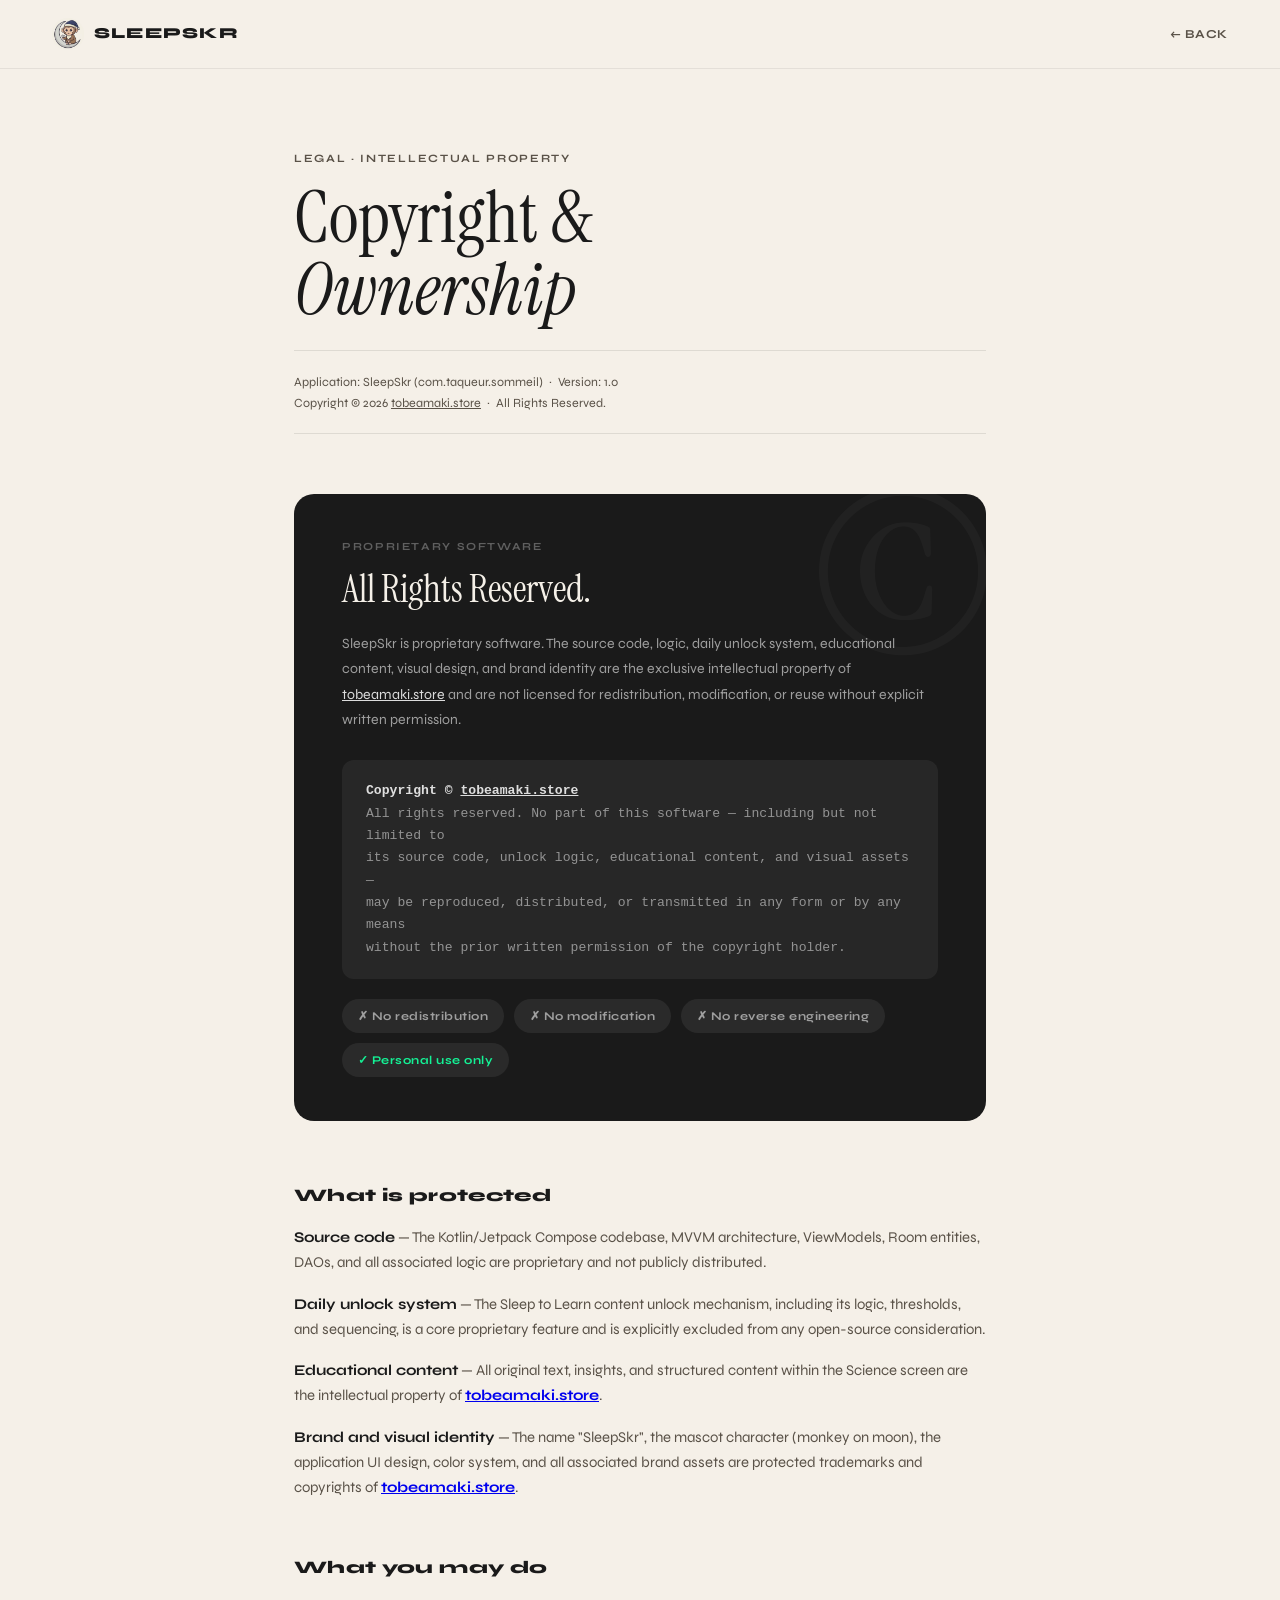
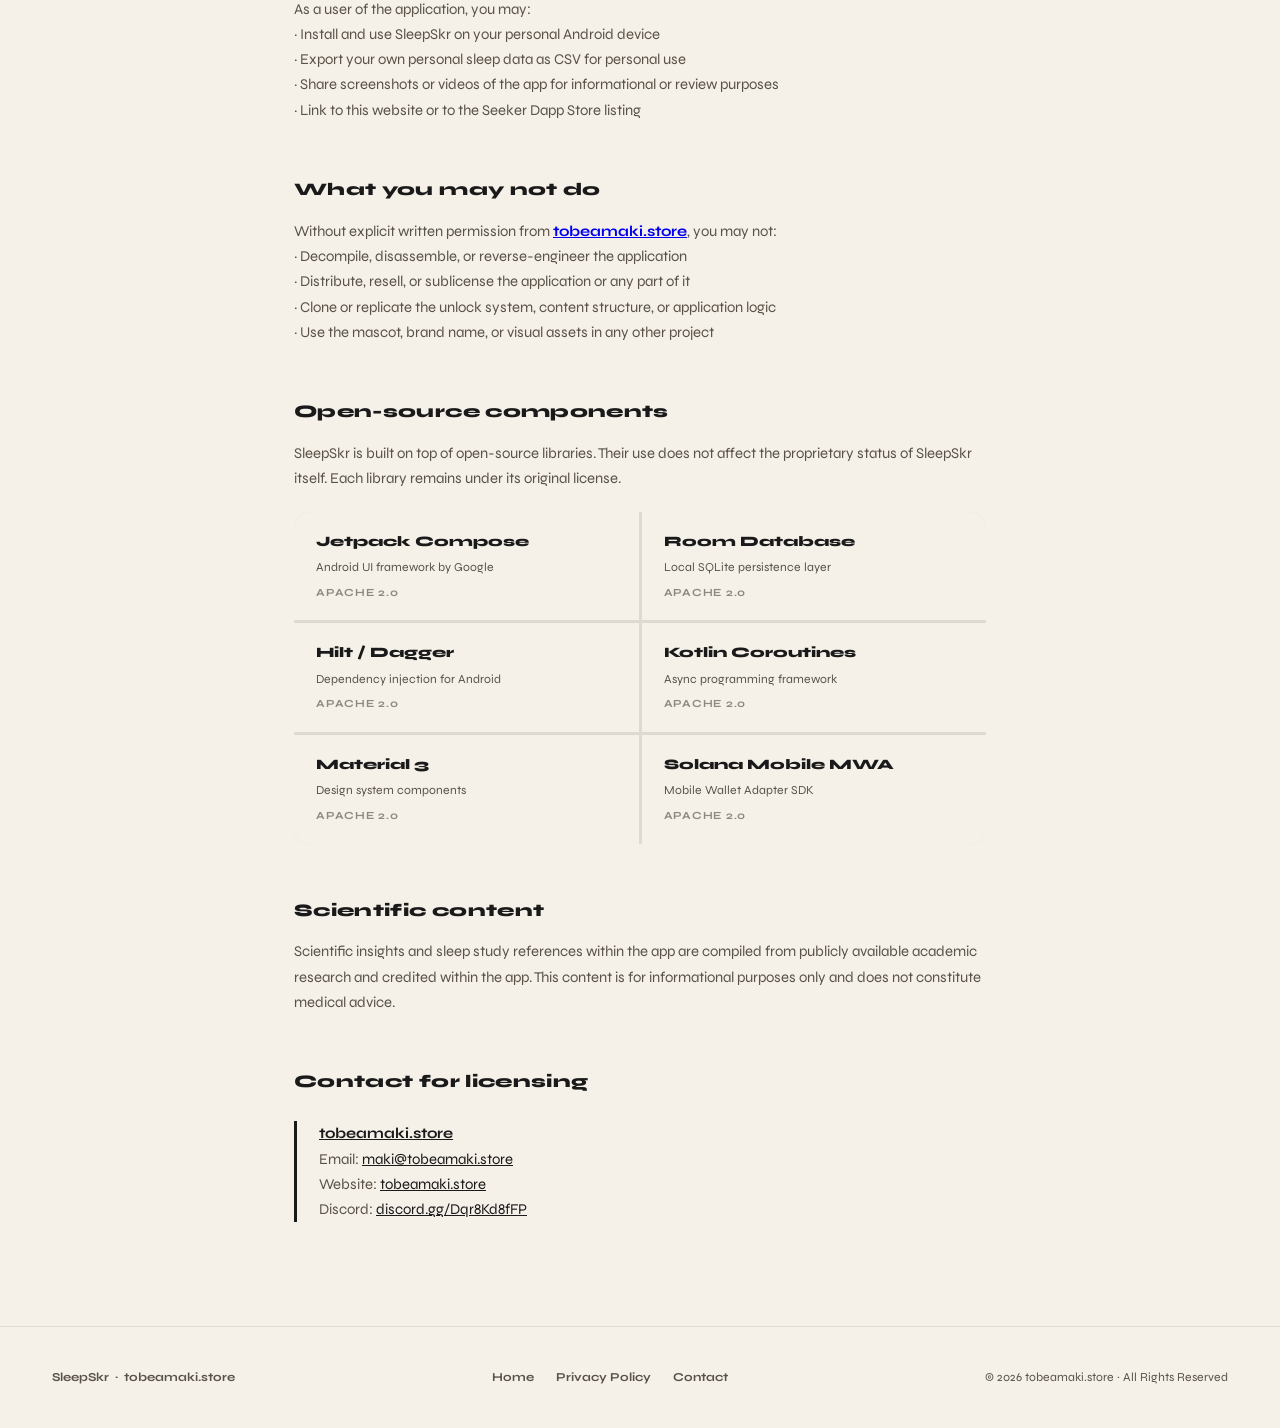
==== copyright.html @ 8d4c945f "Add files via upload" ====
<!DOCTYPE html>
<html lang="en">
<head>
<meta charset="UTF-8">
<meta name="viewport" content="width=device-width, initial-scale=1.0">
<title>Copyright — SleepSkr</title>
<link rel="preconnect" href="https://fonts.googleapis.com">
<link href="https://fonts.googleapis.com/css2?family=Syne:wght@400;700;800&family=Instrument+Serif:ital@0;1&display=swap" rel="stylesheet">
<style>
*,*::before,*::after{box-sizing:border-box;margin:0;padding:0}
:root{--bg:#F5F0E8;--ink:#1A1A1A;--ink2:#5a5248;--card:#EDE6D8;--sol:#9945FF;--sol2:#14F195}
body{background:var(--bg);color:var(--ink);font-family:'Syne',sans-serif;line-height:1.7}
nav{display:flex;align-items:center;justify-content:space-between;padding:18px 52px;border-bottom:1px solid rgba(26,26,26,0.08)}
.nav-brand{display:flex;align-items:center;gap:10px;text-decoration:none}
.nav-brand img{width:32px;height:32px;border-radius:50%;object-fit:cover}
.nav-brand-text{font-size:.95rem;font-weight:800;letter-spacing:.08em;text-transform:uppercase;color:var(--ink)}
.nav-back{font-size:.76rem;font-weight:700;letter-spacing:.06em;text-transform:uppercase;color:var(--ink2);text-decoration:none;transition:color .2s}
.nav-back:hover{color:var(--ink)}
.container{max-width:740px;margin:0 auto;padding:80px 24px}
.doc-label{font-size:.7rem;letter-spacing:.15em;text-transform:uppercase;font-weight:700;color:var(--ink2);margin-bottom:14px}
.doc-title{font-family:'Instrument Serif',serif;font-size:clamp(2.8rem,7vw,4.5rem);font-weight:400;line-height:1;margin-bottom:24px}
.doc-meta{font-size:.78rem;color:var(--ink2);font-weight:400;line-height:1.7;padding:20px 0;border-top:1px solid rgba(26,26,26,0.1);border-bottom:1px solid rgba(26,26,26,0.1);margin-bottom:60px}
.cr-card{background:var(--ink);border-radius:20px;padding:44px 48px;margin-bottom:60px;position:relative;overflow:hidden}
.cr-card::before{content:"©";position:absolute;right:-10px;top:-30px;font-family:'Instrument Serif',serif;font-size:14rem;font-weight:400;color:rgba(255,255,255,0.03);pointer-events:none;line-height:1}
.cr-eyebrow{font-size:.68rem;font-weight:700;letter-spacing:.15em;text-transform:uppercase;color:rgba(255,255,255,.3);margin-bottom:10px}
.cr-headline{font-family:'Instrument Serif',serif;font-size:clamp(1.6rem,4vw,2.4rem);font-weight:400;color:#F5F0E8;line-height:1.15;margin-bottom:20px}
.cr-text{font-size:.88rem;color:rgba(255,255,255,.58);line-height:1.8;font-weight:400;margin-bottom:28px}
.cr-notice{background:rgba(255,255,255,.06);border-radius:12px;padding:20px 24px;font-size:.82rem;color:rgba(255,255,255,.5);font-family:'Courier New',monospace;line-height:1.7}
.cr-notice strong{color:rgba(255,255,255,.85)}
.reserve-tags{display:flex;flex-wrap:wrap;gap:10px;margin-top:20px}
.rtag{background:rgba(255,255,255,.07);border-radius:100px;padding:7px 16px;font-size:.74rem;font-weight:700;color:rgba(255,255,255,.55);letter-spacing:.04em}
.rtag.g{color:var(--sol2)}
h2{font-size:1.1rem;font-weight:800;margin:52px 0 14px;letter-spacing:.02em}
p{font-size:.93rem;color:var(--ink2);margin-bottom:16px;font-weight:400}
p strong{color:var(--ink)}
.callout{border-left:3px solid var(--ink);padding-left:22px;margin:24px 0}
.callout p{margin:0}
.libs-grid{display:grid;grid-template-columns:1fr 1fr;gap:3px;background:rgba(26,26,26,0.1);border-radius:16px;overflow:hidden;margin:20px 0}
.lib-cell{background:var(--bg);padding:18px 22px}
.lib-name{font-size:.9rem;font-weight:800;margin-bottom:3px}
.lib-desc{font-size:.76rem;color:var(--ink2);font-weight:400}
.lib-lic{font-size:.68rem;font-weight:700;letter-spacing:.07em;text-transform:uppercase;color:var(--ink2);margin-top:6px;opacity:.65}
footer{border-top:1px solid rgba(26,26,26,0.09);padding:40px 52px;display:flex;align-items:center;justify-content:space-between;flex-wrap:wrap;gap:16px;font-size:.76rem;color:var(--ink2);font-weight:700}
footer a{color:var(--ink2);text-decoration:none}footer a:hover{color:var(--ink)}
@media(max-width:600px){nav{padding:14px 20px}footer{padding:28px 20px;flex-direction:column}.cr-card{padding:28px 24px}.libs-grid{grid-template-columns:1fr}}
</style>
</head>
<body>
<nav>
  <a class="nav-brand" href="index.html">
    <img src="[data-uri]" alt="SleepSkr">
    <span class="nav-brand-text">SleepSkr</span>
  </a>
  <a class="nav-back" href="index.html">← Back</a>
</nav>
<div class="container">
  <div class="doc-label">Legal · Intellectual Property</div>
  <div class="doc-title">Copyright &amp;<br><em style="font-style:italic">Ownership</em></div>
  <div class="doc-meta">
    Application: SleepSkr (com.taqueur.sommeil) &nbsp;·&nbsp; Version: 1.0<br>
    Copyright © 2026 <a href="https://tobeamaki.store" style="color:var(--ink2)">tobeamaki.store</a> &nbsp;·&nbsp; All Rights Reserved.
  </div>

  <div class="cr-card">
    <div class="cr-eyebrow">Proprietary Software</div>
    <div class="cr-headline">All Rights Reserved.</div>
    <p class="cr-text">SleepSkr is proprietary software. The source code, logic, daily unlock system, educational content, visual design, and brand identity are the exclusive intellectual property of <a href="https://tobeamaki.store" style="color:rgba(255,255,255,.85)">tobeamaki.store</a> and are not licensed for redistribution, modification, or reuse without explicit written permission.</p>
    <div class="cr-notice"><strong>Copyright © <a href="https://tobeamaki.store" style="color:rgba(255,255,255,.85)">tobeamaki.store</a></strong><br>
All rights reserved. No part of this software — including but not limited to<br>
its source code, unlock logic, educational content, and visual assets —<br>
may be reproduced, distributed, or transmitted in any form or by any means<br>
without the prior written permission of the copyright holder.</div>
    <div class="reserve-tags">
      <span class="rtag">✗ No redistribution</span>
      <span class="rtag">✗ No modification</span>
      <span class="rtag">✗ No reverse engineering</span>
      <span class="rtag g">✓ Personal use only</span>
    </div>
  </div>

  <h2>What is protected</h2>
  <p><strong>Source code</strong> — The Kotlin/Jetpack Compose codebase, MVVM architecture, ViewModels, Room entities, DAOs, and all associated logic are proprietary and not publicly distributed.</p>
  <p><strong>Daily unlock system</strong> — The Sleep to Learn content unlock mechanism, including its logic, thresholds, and sequencing, is a core proprietary feature and is explicitly excluded from any open-source consideration.</p>
  <p><strong>Educational content</strong> — All original text, insights, and structured content within the Science screen are the intellectual property of <strong><a href="https://tobeamaki.store">tobeamaki.store</a></strong>.</p>
  <p><strong>Brand and visual identity</strong> — The name "SleepSkr", the mascot character (monkey on moon), the application UI design, color system, and all associated brand assets are protected trademarks and copyrights of <strong><a href="https://tobeamaki.store">tobeamaki.store</a></strong>.</p>

  <h2>What you may do</h2>
  <p>As a user of the application, you may:<br>
  · Install and use SleepSkr on your personal Android device<br>
  · Export your own personal sleep data as CSV for personal use<br>
  · Share screenshots or videos of the app for informational or review purposes<br>
  · Link to this website or to the Seeker Dapp Store listing</p>

  <h2>What you may not do</h2>
  <p>Without explicit written permission from <strong><a href="https://tobeamaki.store">tobeamaki.store</a></strong>, you may not:<br>
  · Decompile, disassemble, or reverse-engineer the application<br>
  · Distribute, resell, or sublicense the application or any part of it<br>
  · Clone or replicate the unlock system, content structure, or application logic<br>
  · Use the mascot, brand name, or visual assets in any other project</p>

  <h2>Open-source components</h2>
  <p>SleepSkr is built on top of open-source libraries. Their use does not affect the proprietary status of SleepSkr itself. Each library remains under its original license.</p>
  <div class="libs-grid">
    <div class="lib-cell"><div class="lib-name">Jetpack Compose</div><div class="lib-desc">Android UI framework by Google</div><div class="lib-lic">Apache 2.0</div></div>
    <div class="lib-cell"><div class="lib-name">Room Database</div><div class="lib-desc">Local SQLite persistence layer</div><div class="lib-lic">Apache 2.0</div></div>
    <div class="lib-cell"><div class="lib-name">Hilt / Dagger</div><div class="lib-desc">Dependency injection for Android</div><div class="lib-lic">Apache 2.0</div></div>
    <div class="lib-cell"><div class="lib-name">Kotlin Coroutines</div><div class="lib-desc">Async programming framework</div><div class="lib-lic">Apache 2.0</div></div>
    <div class="lib-cell"><div class="lib-name">Material 3</div><div class="lib-desc">Design system components</div><div class="lib-lic">Apache 2.0</div></div>
    <div class="lib-cell"><div class="lib-name">Solana Mobile MWA</div><div class="lib-desc">Mobile Wallet Adapter SDK</div><div class="lib-lic">Apache 2.0</div></div>
  </div>

  <h2>Scientific content</h2>
  <p>Scientific insights and sleep study references within the app are compiled from publicly available academic research and credited within the app. This content is for informational purposes only and does not constitute medical advice.</p>

  <h2>Contact for licensing</h2>
  <div class="callout">
    <p><strong><a href="https://tobeamaki.store" style="color:var(--ink)">tobeamaki.store</a></strong><br>
    Email: <a href="mailto:maki@tobeamaki.store" style="color:var(--ink)">maki@tobeamaki.store</a><br>
    Website: <a href="https://tobeamaki.store" style="color:var(--ink)">tobeamaki.store</a><br>
    Discord: <a href="https://discord.gg/KKtZEPVWBn" style="color:var(--ink)">discord.gg/Dqr8Kd8fFP</a></p>
  </div>
</div>
<footer>
  <div>SleepSkr &nbsp;·&nbsp; <a href="https://tobeamaki.store">tobeamaki.store</a></div>
  <div style="display:flex;gap:22px;flex-wrap:wrap">
    <a href="index.html">Home</a>
    <a href="privacy-policy.html">Privacy Policy</a>
    <a href="mailto:maki@tobeamaki.store">Contact</a>
  </div>
  <div style="font-weight:400">© 2026 <a href="https://tobeamaki.store">tobeamaki.store</a> · All Rights Reserved</div>
</footer>
</body>
</html>
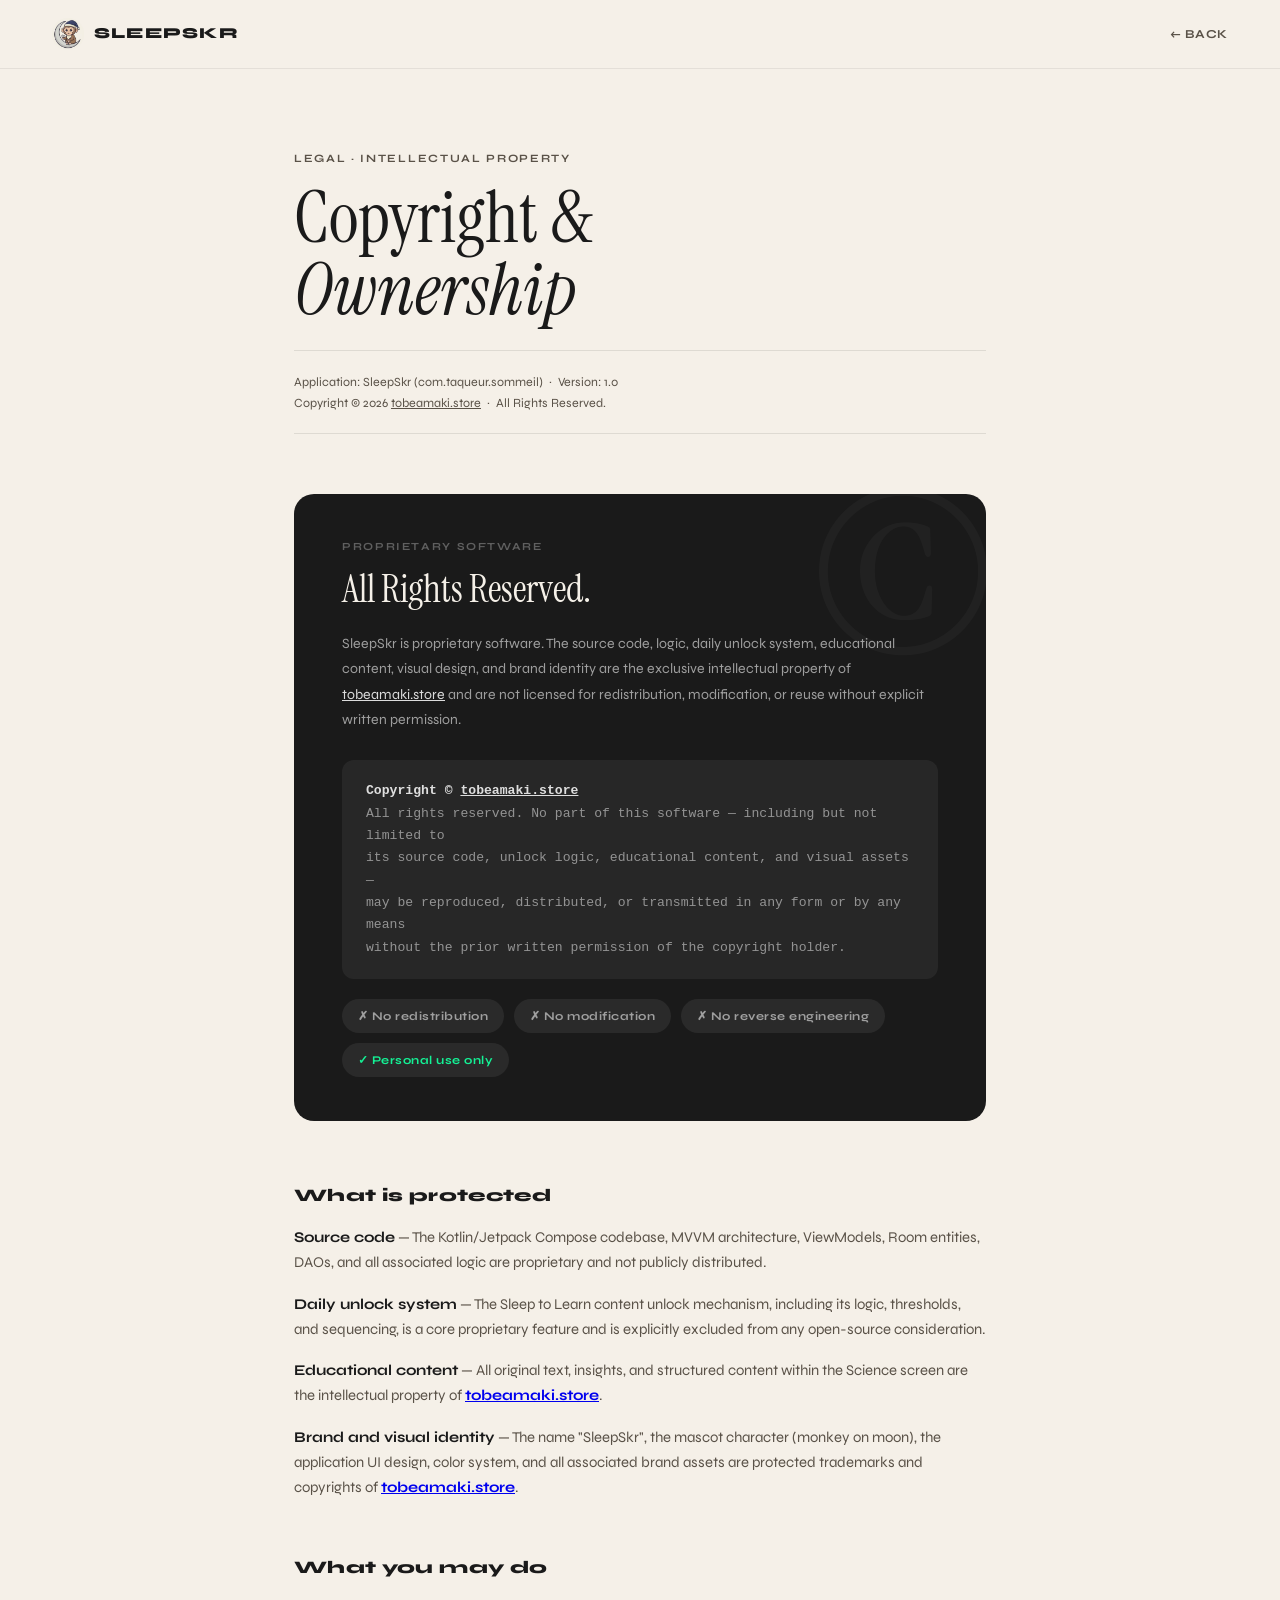
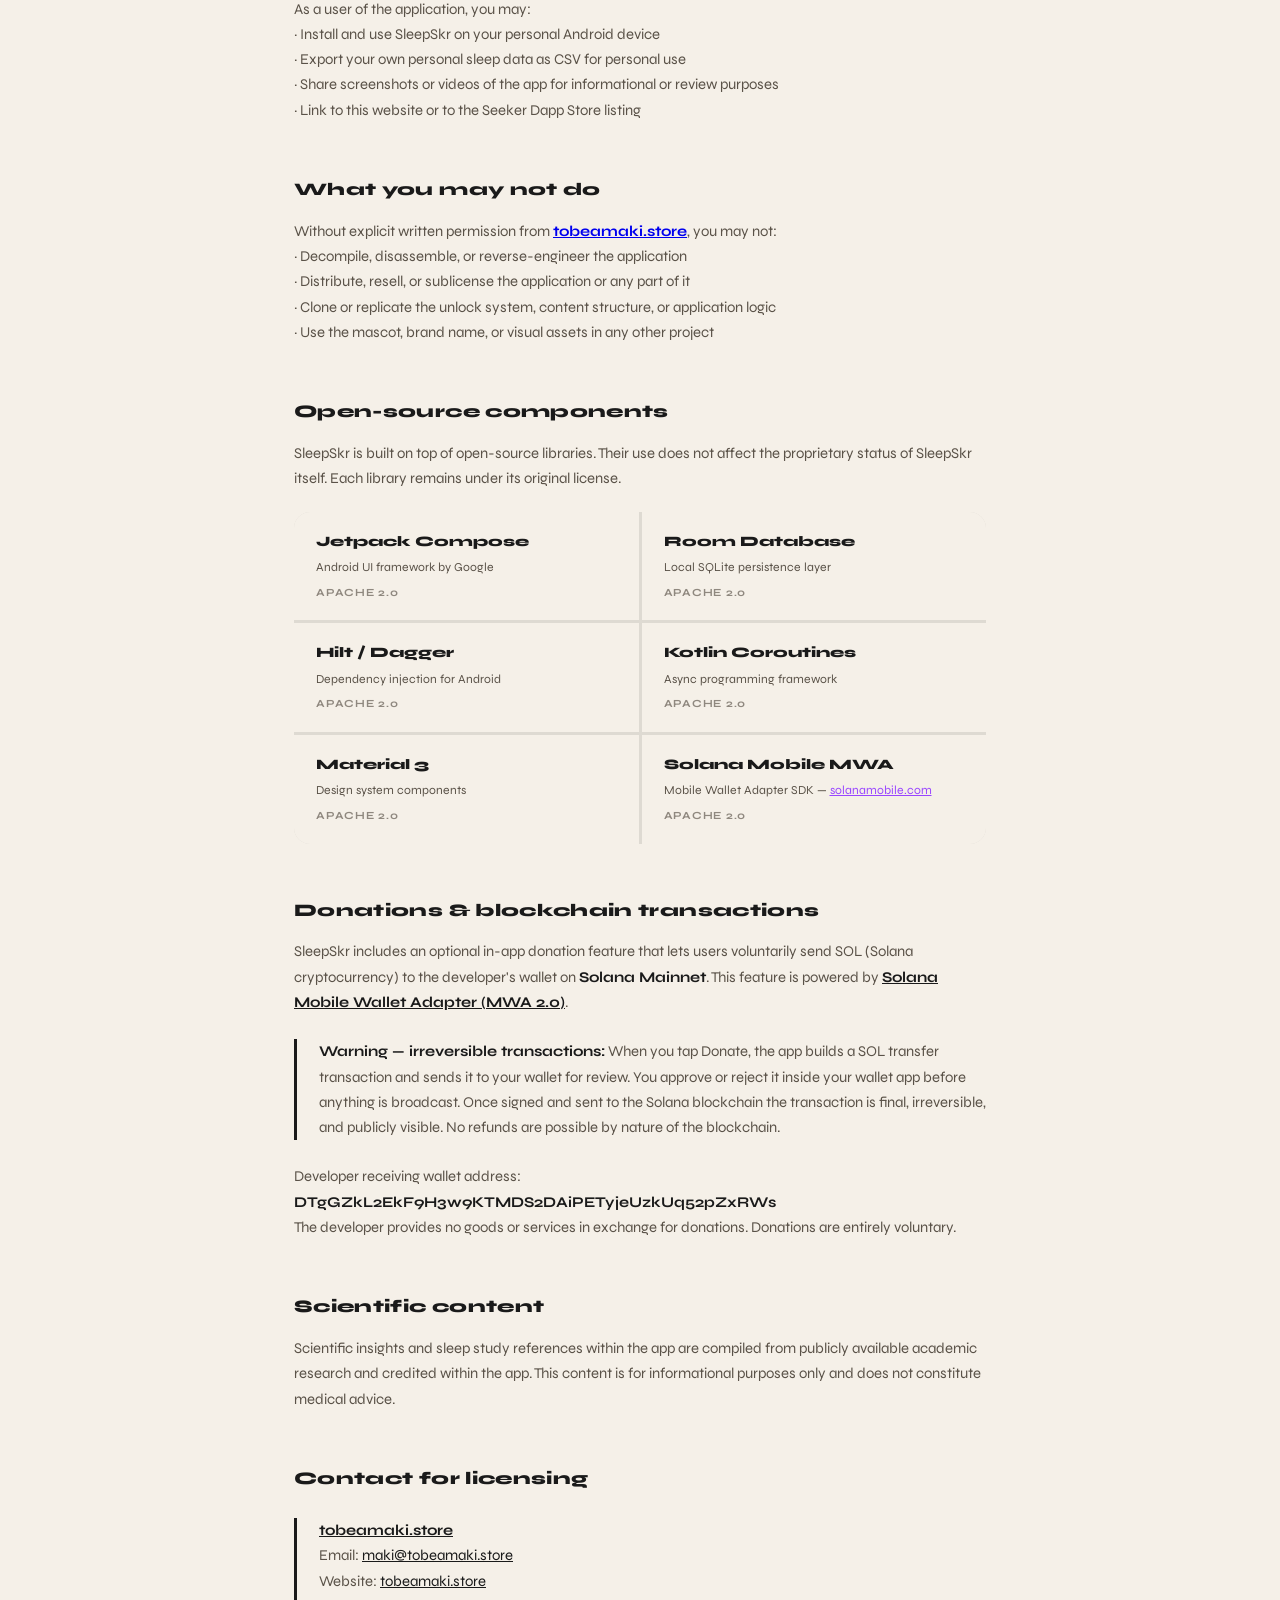
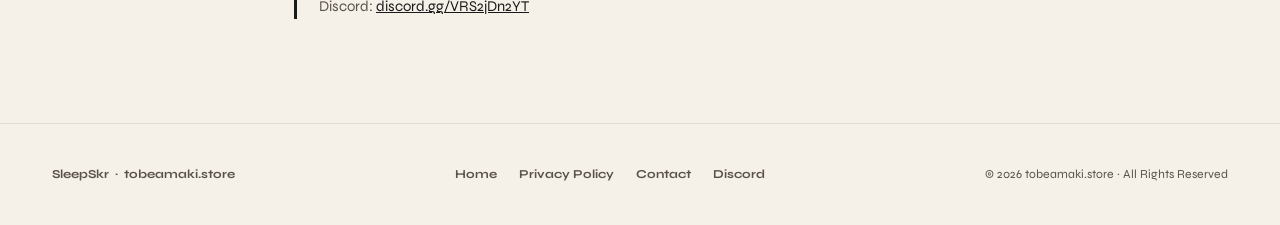
==== commit 8f4acc8d: "Enhance Solana Mobile MWA information and donations Updated Solana Mobile MWA section with links and" ====
--- a/copyright.html
+++ b/copyright.html
@@ -106,8 +106,14 @@
     <div class="lib-cell"><div class="lib-name">Hilt / Dagger</div><div class="lib-desc">Dependency injection for Android</div><div class="lib-lic">Apache 2.0</div></div>
     <div class="lib-cell"><div class="lib-name">Kotlin Coroutines</div><div class="lib-desc">Async programming framework</div><div class="lib-lic">Apache 2.0</div></div>
     <div class="lib-cell"><div class="lib-name">Material 3</div><div class="lib-desc">Design system components</div><div class="lib-lic">Apache 2.0</div></div>
-    <div class="lib-cell"><div class="lib-name">Solana Mobile MWA</div><div class="lib-desc">Mobile Wallet Adapter SDK</div><div class="lib-lic">Apache 2.0</div></div>
+    <div class="lib-cell"><div class="lib-name"><a href="https://solanamobile.com" target="_blank" style="color:var(--ink);text-decoration:none">Solana Mobile MWA</a></div><div class="lib-desc">Mobile Wallet Adapter SDK — <a href="https://solanamobile.com" target="_blank" style="color:var(--sol)">solanamobile.com</a></div><div class="lib-lic">Apache 2.0</div></div>
   </div>
+
+  <h2>Donations &amp; blockchain transactions</h2>
+  <p>SleepSkr includes an optional in-app donation feature that lets users voluntarily send SOL (Solana cryptocurrency) to the developer's wallet on <strong>Solana Mainnet</strong>. This feature is powered by <strong><a href="https://solanamobile.com" target="_blank" style="color:var(--ink)">Solana Mobile Wallet Adapter (MWA 2.0)</a></strong>.</p>
+  <div class="callout"><p><strong>Warning — irreversible transactions:</strong> When you tap Donate, the app builds a SOL transfer transaction and sends it to your wallet for review. You approve or reject it inside your wallet app before anything is broadcast. Once signed and sent to the Solana blockchain the transaction is final, irreversible, and publicly visible. No refunds are possible by nature of the blockchain.</p></div>
+  <p>Developer receiving wallet address: <strong>DTgGZkL2EkF9H3w9KTMDS2DAiPETyjeUzkUq52pZxRWs</strong><br>
+  The developer provides no goods or services in exchange for donations. Donations are entirely voluntary.</p>
 
   <h2>Scientific content</h2>
   <p>Scientific insights and sleep study references within the app are compiled from publicly available academic research and credited within the app. This content is for informational purposes only and does not constitute medical advice.</p>
@@ -117,7 +123,7 @@
     <p><strong><a href="https://tobeamaki.store" style="color:var(--ink)">tobeamaki.store</a></strong><br>
     Email: <a href="mailto:maki@tobeamaki.store" style="color:var(--ink)">maki@tobeamaki.store</a><br>
     Website: <a href="https://tobeamaki.store" style="color:var(--ink)">tobeamaki.store</a><br>
-    Discord: <a href="https://discord.gg/KKtZEPVWBn" style="color:var(--ink)">discord.gg/Dqr8Kd8fFP</a></p>
+    Discord: <a href="https://discord.gg/VRS2jDn2YT" style="color:var(--ink)">discord.gg/VRS2jDn2YT</a></p>
   </div>
 </div>
 <footer>
@@ -126,8 +132,9 @@
     <a href="index.html">Home</a>
     <a href="privacy-policy.html">Privacy Policy</a>
     <a href="mailto:maki@tobeamaki.store">Contact</a>
+    <a href="https://discord.gg/VRS2jDn2YT" target="_blank">Discord</a>
   </div>
   <div style="font-weight:400">© 2026 <a href="https://tobeamaki.store">tobeamaki.store</a> · All Rights Reserved</div>
 </footer>
 </body>
-</html>+</html>
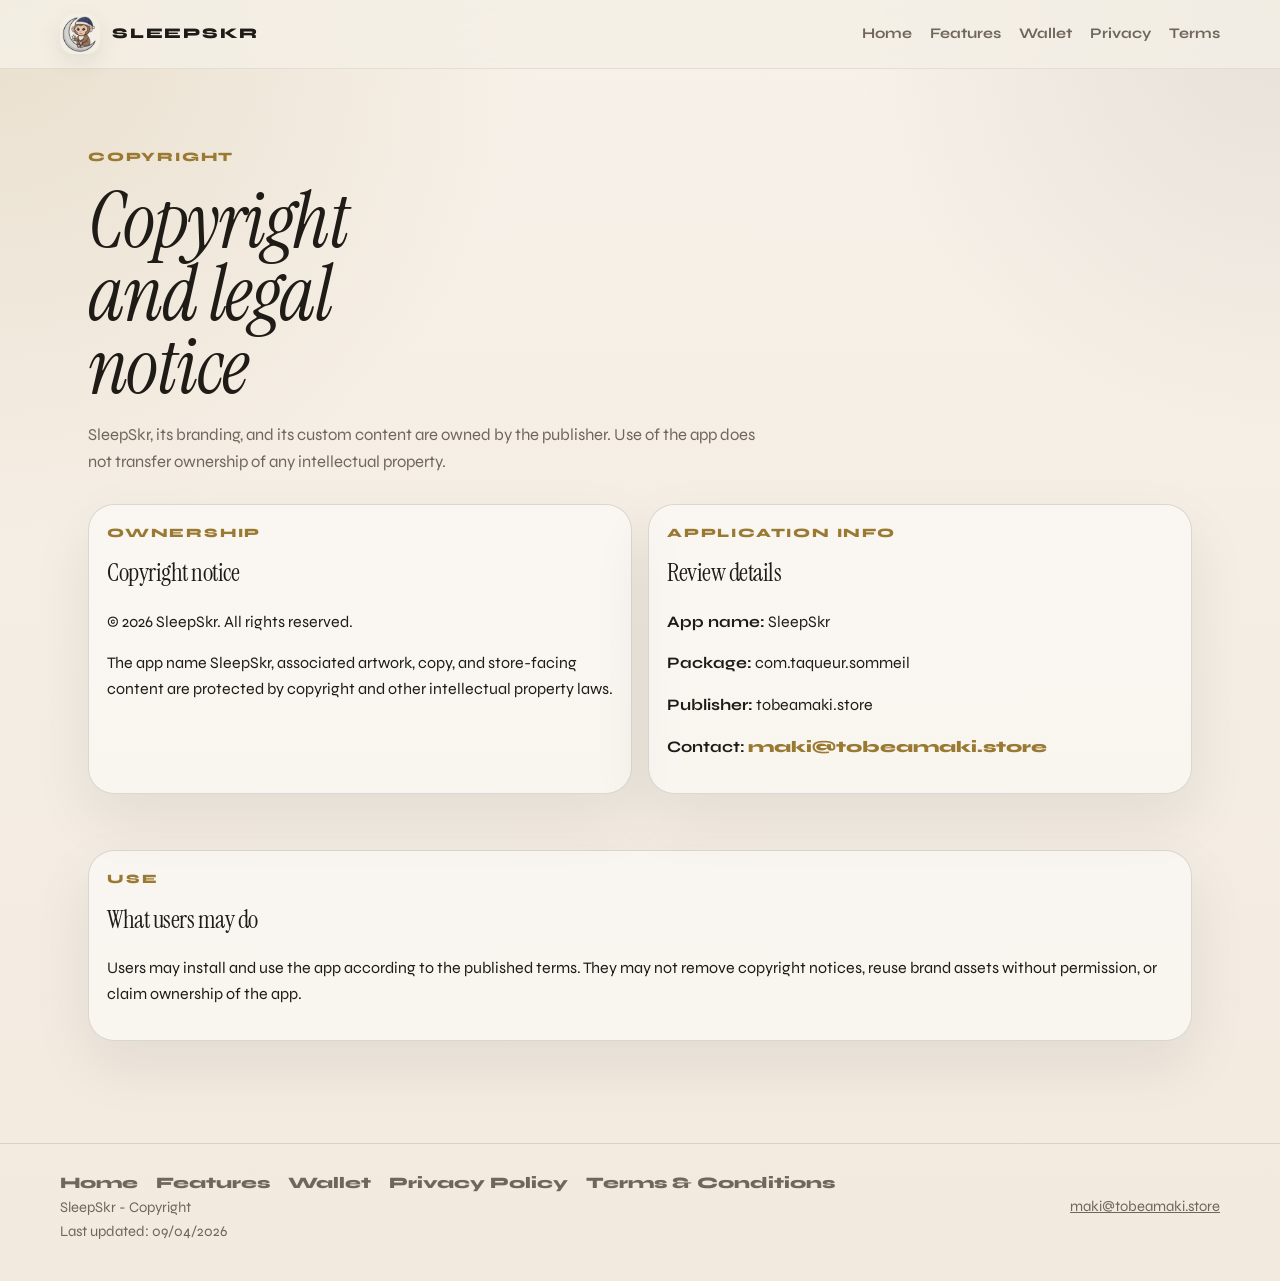
==== commit 4b95cb19: "Add files via upload" ====
--- a/copyright.html
+++ b/copyright.html
@@ -1,140 +1,84 @@
 <!DOCTYPE html>
 <html lang="en">
 <head>
-<meta charset="UTF-8">
-<meta name="viewport" content="width=device-width, initial-scale=1.0">
-<title>Copyright — SleepSkr</title>
-<link rel="preconnect" href="https://fonts.googleapis.com">
-<link href="https://fonts.googleapis.com/css2?family=Syne:wght@400;700;800&family=Instrument+Serif:ital@0;1&display=swap" rel="stylesheet">
-<style>
-*,*::before,*::after{box-sizing:border-box;margin:0;padding:0}
-:root{--bg:#F5F0E8;--ink:#1A1A1A;--ink2:#5a5248;--card:#EDE6D8;--sol:#9945FF;--sol2:#14F195}
-body{background:var(--bg);color:var(--ink);font-family:'Syne',sans-serif;line-height:1.7}
-nav{display:flex;align-items:center;justify-content:space-between;padding:18px 52px;border-bottom:1px solid rgba(26,26,26,0.08)}
-.nav-brand{display:flex;align-items:center;gap:10px;text-decoration:none}
-.nav-brand img{width:32px;height:32px;border-radius:50%;object-fit:cover}
-.nav-brand-text{font-size:.95rem;font-weight:800;letter-spacing:.08em;text-transform:uppercase;color:var(--ink)}
-.nav-back{font-size:.76rem;font-weight:700;letter-spacing:.06em;text-transform:uppercase;color:var(--ink2);text-decoration:none;transition:color .2s}
-.nav-back:hover{color:var(--ink)}
-.container{max-width:740px;margin:0 auto;padding:80px 24px}
-.doc-label{font-size:.7rem;letter-spacing:.15em;text-transform:uppercase;font-weight:700;color:var(--ink2);margin-bottom:14px}
-.doc-title{font-family:'Instrument Serif',serif;font-size:clamp(2.8rem,7vw,4.5rem);font-weight:400;line-height:1;margin-bottom:24px}
-.doc-meta{font-size:.78rem;color:var(--ink2);font-weight:400;line-height:1.7;padding:20px 0;border-top:1px solid rgba(26,26,26,0.1);border-bottom:1px solid rgba(26,26,26,0.1);margin-bottom:60px}
-.cr-card{background:var(--ink);border-radius:20px;padding:44px 48px;margin-bottom:60px;position:relative;overflow:hidden}
-.cr-card::before{content:"©";position:absolute;right:-10px;top:-30px;font-family:'Instrument Serif',serif;font-size:14rem;font-weight:400;color:rgba(255,255,255,0.03);pointer-events:none;line-height:1}
-.cr-eyebrow{font-size:.68rem;font-weight:700;letter-spacing:.15em;text-transform:uppercase;color:rgba(255,255,255,.3);margin-bottom:10px}
-.cr-headline{font-family:'Instrument Serif',serif;font-size:clamp(1.6rem,4vw,2.4rem);font-weight:400;color:#F5F0E8;line-height:1.15;margin-bottom:20px}
-.cr-text{font-size:.88rem;color:rgba(255,255,255,.58);line-height:1.8;font-weight:400;margin-bottom:28px}
-.cr-notice{background:rgba(255,255,255,.06);border-radius:12px;padding:20px 24px;font-size:.82rem;color:rgba(255,255,255,.5);font-family:'Courier New',monospace;line-height:1.7}
-.cr-notice strong{color:rgba(255,255,255,.85)}
-.reserve-tags{display:flex;flex-wrap:wrap;gap:10px;margin-top:20px}
-.rtag{background:rgba(255,255,255,.07);border-radius:100px;padding:7px 16px;font-size:.74rem;font-weight:700;color:rgba(255,255,255,.55);letter-spacing:.04em}
-.rtag.g{color:var(--sol2)}
-h2{font-size:1.1rem;font-weight:800;margin:52px 0 14px;letter-spacing:.02em}
-p{font-size:.93rem;color:var(--ink2);margin-bottom:16px;font-weight:400}
-p strong{color:var(--ink)}
-.callout{border-left:3px solid var(--ink);padding-left:22px;margin:24px 0}
-.callout p{margin:0}
-.libs-grid{display:grid;grid-template-columns:1fr 1fr;gap:3px;background:rgba(26,26,26,0.1);border-radius:16px;overflow:hidden;margin:20px 0}
-.lib-cell{background:var(--bg);padding:18px 22px}
-.lib-name{font-size:.9rem;font-weight:800;margin-bottom:3px}
-.lib-desc{font-size:.76rem;color:var(--ink2);font-weight:400}
-.lib-lic{font-size:.68rem;font-weight:700;letter-spacing:.07em;text-transform:uppercase;color:var(--ink2);margin-top:6px;opacity:.65}
-footer{border-top:1px solid rgba(26,26,26,0.09);padding:40px 52px;display:flex;align-items:center;justify-content:space-between;flex-wrap:wrap;gap:16px;font-size:.76rem;color:var(--ink2);font-weight:700}
-footer a{color:var(--ink2);text-decoration:none}footer a:hover{color:var(--ink)}
-@media(max-width:600px){nav{padding:14px 20px}footer{padding:28px 20px;flex-direction:column}.cr-card{padding:28px 24px}.libs-grid{grid-template-columns:1fr}}
-</style>
+  <meta charset="UTF-8" />
+  <meta name="viewport" content="width=device-width, initial-scale=1.0" />
+  <title>Copyright | SleepSkr</title>
+  <meta name="description" content="SleepSkr copyright and legal notice page." />
+  <link rel="preconnect" href="https://fonts.googleapis.com" />
+  <link rel="preconnect" href="https://fonts.gstatic.com" crossorigin />
+  <link href="https://fonts.googleapis.com/css2?family=Instrument+Serif:ital@0;1&family=Syne:wght@400;500;600;700;800&display=swap" rel="stylesheet" />
+  <link rel="stylesheet" href="styles.css" />
 </head>
 <body>
-<nav>
-  <a class="nav-brand" href="index.html">
-    <img src="[data-uri]" alt="SleepSkr">
-    <span class="nav-brand-text">SleepSkr</span>
-  </a>
-  <a class="nav-back" href="index.html">← Back</a>
-</nav>
-<div class="container">
-  <div class="doc-label">Legal · Intellectual Property</div>
-  <div class="doc-title">Copyright &amp;<br><em style="font-style:italic">Ownership</em></div>
-  <div class="doc-meta">
-    Application: SleepSkr (com.taqueur.sommeil) &nbsp;·&nbsp; Version: 1.0<br>
-    Copyright © 2026 <a href="https://tobeamaki.store" style="color:var(--ink2)">tobeamaki.store</a> &nbsp;·&nbsp; All Rights Reserved.
-  </div>
+  <header class="topbar">
+    <div class="shell">
+      <a class="brand" href="index.html">
+        <img src="mascot.png" alt="SleepSkr logo" />
+        SleepSkr
+      </a>
+      <nav class="nav" aria-label="Primary">
+        <a href="index.html">Home</a>
+        <a href="features.html">Features</a>
+        <a href="wallet.html">Wallet</a>
+        <a href="privacy-policy.html">Privacy</a>
+        <a href="terms.html">Terms</a>
+      </nav>
+    </div>
+  </header>
 
-  <div class="cr-card">
-    <div class="cr-eyebrow">Proprietary Software</div>
-    <div class="cr-headline">All Rights Reserved.</div>
-    <p class="cr-text">SleepSkr is proprietary software. The source code, logic, daily unlock system, educational content, visual design, and brand identity are the exclusive intellectual property of <a href="https://tobeamaki.store" style="color:rgba(255,255,255,.85)">tobeamaki.store</a> and are not licensed for redistribution, modification, or reuse without explicit written permission.</p>
-    <div class="cr-notice"><strong>Copyright © <a href="https://tobeamaki.store" style="color:rgba(255,255,255,.85)">tobeamaki.store</a></strong><br>
-All rights reserved. No part of this software — including but not limited to<br>
-its source code, unlock logic, educational content, and visual assets —<br>
-may be reproduced, distributed, or transmitted in any form or by any means<br>
-without the prior written permission of the copyright holder.</div>
-    <div class="reserve-tags">
-      <span class="rtag">✗ No redistribution</span>
-      <span class="rtag">✗ No modification</span>
-      <span class="rtag">✗ No reverse engineering</span>
-      <span class="rtag g">✓ Personal use only</span>
+  <main>
+    <section class="page-shell">
+      <div class="shell page">
+        <div class="page-hero">
+          <p class="section-kicker">Copyright</p>
+          <h1>Copyright and legal notice</h1>
+          <p class="lede">SleepSkr, its branding, and its custom content are owned by the publisher. Use of the app does not transfer ownership of any intellectual property.</p>
+        </div>
+
+        <section class="section two-col">
+          <div class="panel">
+            <p class="section-kicker">Ownership</p>
+            <h2>Copyright notice</h2>
+            <p>&copy; 2026 SleepSkr. All rights reserved.</p>
+            <p>The app name SleepSkr, associated artwork, copy, and store-facing content are protected by copyright and other intellectual property laws.</p>
+          </div>
+          <div class="panel">
+            <p class="section-kicker">Application info</p>
+            <h2>Review details</h2>
+            <p><strong>App name:</strong> SleepSkr</p>
+            <p><strong>Package:</strong> com.taqueur.sommeil</p>
+            <p><strong>Publisher:</strong> tobeamaki.store</p>
+            <p><strong>Contact:</strong> <a class="subtle-link" href="mailto:maki@tobeamaki.store">maki@tobeamaki.store</a></p>
+          </div>
+        </section>
+
+        <section class="section">
+          <div class="panel">
+            <p class="section-kicker">Use</p>
+            <h2>What users may do</h2>
+            <p>Users may install and use the app according to the published terms. They may not remove copyright notices, reuse brand assets without permission, or claim ownership of the app.</p>
+          </div>
+        </section>
+      </div>
+    </section>
+  </main>
+
+  <footer class="footer">
+    <div class="shell footer-grid">
+      <div>
+        <div class="footer-links">
+          <a href="index.html">Home</a>
+          <a href="features.html">Features</a>
+          <a href="wallet.html">Wallet</a>
+          <a href="privacy-policy.html">Privacy Policy</a>
+          <a href="terms.html">Terms &amp; Conditions</a>
+        </div>
+        <div class="fineprint">SleepSkr - Copyright</div>
+        <div class="fineprint">Last updated: 09/04/2026</div>
+      </div>
+      <div class="fineprint"><a href="mailto:maki@tobeamaki.store">maki@tobeamaki.store</a></div>
     </div>
-  </div>
-
-  <h2>What is protected</h2>
-  <p><strong>Source code</strong> — The Kotlin/Jetpack Compose codebase, MVVM architecture, ViewModels, Room entities, DAOs, and all associated logic are proprietary and not publicly distributed.</p>
-  <p><strong>Daily unlock system</strong> — The Sleep to Learn content unlock mechanism, including its logic, thresholds, and sequencing, is a core proprietary feature and is explicitly excluded from any open-source consideration.</p>
-  <p><strong>Educational content</strong> — All original text, insights, and structured content within the Science screen are the intellectual property of <strong><a href="https://tobeamaki.store">tobeamaki.store</a></strong>.</p>
-  <p><strong>Brand and visual identity</strong> — The name "SleepSkr", the mascot character (monkey on moon), the application UI design, color system, and all associated brand assets are protected trademarks and copyrights of <strong><a href="https://tobeamaki.store">tobeamaki.store</a></strong>.</p>
-
-  <h2>What you may do</h2>
-  <p>As a user of the application, you may:<br>
-  · Install and use SleepSkr on your personal Android device<br>
-  · Export your own personal sleep data as CSV for personal use<br>
-  · Share screenshots or videos of the app for informational or review purposes<br>
-  · Link to this website or to the Seeker Dapp Store listing</p>
-
-  <h2>What you may not do</h2>
-  <p>Without explicit written permission from <strong><a href="https://tobeamaki.store">tobeamaki.store</a></strong>, you may not:<br>
-  · Decompile, disassemble, or reverse-engineer the application<br>
-  · Distribute, resell, or sublicense the application or any part of it<br>
-  · Clone or replicate the unlock system, content structure, or application logic<br>
-  · Use the mascot, brand name, or visual assets in any other project</p>
-
-  <h2>Open-source components</h2>
-  <p>SleepSkr is built on top of open-source libraries. Their use does not affect the proprietary status of SleepSkr itself. Each library remains under its original license.</p>
-  <div class="libs-grid">
-    <div class="lib-cell"><div class="lib-name">Jetpack Compose</div><div class="lib-desc">Android UI framework by Google</div><div class="lib-lic">Apache 2.0</div></div>
-    <div class="lib-cell"><div class="lib-name">Room Database</div><div class="lib-desc">Local SQLite persistence layer</div><div class="lib-lic">Apache 2.0</div></div>
-    <div class="lib-cell"><div class="lib-name">Hilt / Dagger</div><div class="lib-desc">Dependency injection for Android</div><div class="lib-lic">Apache 2.0</div></div>
-    <div class="lib-cell"><div class="lib-name">Kotlin Coroutines</div><div class="lib-desc">Async programming framework</div><div class="lib-lic">Apache 2.0</div></div>
-    <div class="lib-cell"><div class="lib-name">Material 3</div><div class="lib-desc">Design system components</div><div class="lib-lic">Apache 2.0</div></div>
-    <div class="lib-cell"><div class="lib-name"><a href="https://solanamobile.com" target="_blank" style="color:var(--ink);text-decoration:none">Solana Mobile MWA</a></div><div class="lib-desc">Mobile Wallet Adapter SDK — <a href="https://solanamobile.com" target="_blank" style="color:var(--sol)">solanamobile.com</a></div><div class="lib-lic">Apache 2.0</div></div>
-  </div>
-
-  <h2>Donations &amp; blockchain transactions</h2>
-  <p>SleepSkr includes an optional in-app donation feature that lets users voluntarily send SOL (Solana cryptocurrency) to the developer's wallet on <strong>Solana Mainnet</strong>. This feature is powered by <strong><a href="https://solanamobile.com" target="_blank" style="color:var(--ink)">Solana Mobile Wallet Adapter (MWA 2.0)</a></strong>.</p>
-  <div class="callout"><p><strong>Warning — irreversible transactions:</strong> When you tap Donate, the app builds a SOL transfer transaction and sends it to your wallet for review. You approve or reject it inside your wallet app before anything is broadcast. Once signed and sent to the Solana blockchain the transaction is final, irreversible, and publicly visible. No refunds are possible by nature of the blockchain.</p></div>
-  <p>Developer receiving wallet address: <strong>DTgGZkL2EkF9H3w9KTMDS2DAiPETyjeUzkUq52pZxRWs</strong><br>
-  The developer provides no goods or services in exchange for donations. Donations are entirely voluntary.</p>
-
-  <h2>Scientific content</h2>
-  <p>Scientific insights and sleep study references within the app are compiled from publicly available academic research and credited within the app. This content is for informational purposes only and does not constitute medical advice.</p>
-
-  <h2>Contact for licensing</h2>
-  <div class="callout">
-    <p><strong><a href="https://tobeamaki.store" style="color:var(--ink)">tobeamaki.store</a></strong><br>
-    Email: <a href="mailto:maki@tobeamaki.store" style="color:var(--ink)">maki@tobeamaki.store</a><br>
-    Website: <a href="https://tobeamaki.store" style="color:var(--ink)">tobeamaki.store</a><br>
-    Discord: <a href="https://discord.gg/VRS2jDn2YT" style="color:var(--ink)">discord.gg/VRS2jDn2YT</a></p>
-  </div>
-</div>
-<footer>
-  <div>SleepSkr &nbsp;·&nbsp; <a href="https://tobeamaki.store">tobeamaki.store</a></div>
-  <div style="display:flex;gap:22px;flex-wrap:wrap">
-    <a href="index.html">Home</a>
-    <a href="privacy-policy.html">Privacy Policy</a>
-    <a href="mailto:maki@tobeamaki.store">Contact</a>
-    <a href="https://discord.gg/VRS2jDn2YT" target="_blank">Discord</a>
-  </div>
-  <div style="font-weight:400">© 2026 <a href="https://tobeamaki.store">tobeamaki.store</a> · All Rights Reserved</div>
-</footer>
+  </footer>
 </body>
 </html>
--- a/styles.css
+++ b/styles.css
@@ -0,0 +1,575 @@
+:root {
+  --bg: #f5efe6;
+  --bg-soft: #faf6ef;
+  --card: #e9dfd0;
+  --card-soft: #f2eadf;
+  --ink: #1f1b16;
+  --muted: #70675c;
+  --accent: #9a7a32;
+  --accent-soft: #d4c29a;
+  --border: rgba(31, 27, 22, 0.14);
+  --shadow: 0 24px 60px rgba(31, 27, 22, 0.08);
+  --radius: 26px;
+}
+
+* { box-sizing: border-box; }
+html { scroll-behavior: smooth; }
+body {
+  margin: 0;
+  color: var(--ink);
+  overflow-x: hidden;
+  background:
+    radial-gradient(circle at top left, rgba(154, 122, 50, 0.15), transparent 30%),
+    radial-gradient(circle at right top, rgba(31, 27, 22, 0.08), transparent 24%),
+    linear-gradient(180deg, #f7f1e9 0%, #f2eadf 100%);
+  font-family: "Syne", system-ui, sans-serif;
+  line-height: 1.6;
+}
+a { color: inherit; }
+img { max-width: 100%; display: block; }
+.shell { width: min(1160px, calc(100% - 32px)); margin: 0 auto; }
+.topbar {
+  position: sticky;
+  top: 0;
+  z-index: 20;
+  backdrop-filter: blur(18px);
+  background: rgba(245, 239, 230, 0.82);
+  border-bottom: 1px solid rgba(31, 27, 22, 0.08);
+}
+.topbar .shell {
+  display: flex;
+  align-items: center;
+  justify-content: space-between;
+  gap: 16px;
+  padding: 14px 0;
+}
+.brand {
+  display: inline-flex;
+  align-items: center;
+  gap: 12px;
+  min-width: 0;
+  text-decoration: none;
+  font-size: 0.92rem;
+  font-weight: 800;
+  letter-spacing: 0.12em;
+  text-transform: uppercase;
+}
+.brand-mark {
+  width: 40px;
+  height: 40px;
+  border-radius: 14px;
+  background:
+    radial-gradient(circle at 30% 30%, rgba(255, 255, 255, 0.55), transparent 32%),
+    linear-gradient(145deg, #1f1b16, #5d4c2f);
+  box-shadow:
+    inset 0 1px 0 rgba(255, 255, 255, 0.22),
+    0 10px 24px rgba(31, 27, 22, 0.16);
+  flex: 0 0 auto;
+}
+.brand img {
+  width: 40px;
+  height: 40px;
+  border-radius: 14px;
+  object-fit: cover;
+  background: #fff;
+  box-shadow: 0 8px 24px rgba(31, 27, 22, 0.08);
+}
+.nav {
+  display: flex;
+  flex-wrap: wrap;
+  justify-content: flex-end;
+  align-items: center;
+  gap: 14px 18px;
+  font-size: 0.92rem;
+  min-width: 0;
+}
+.nav a {
+  text-decoration: none;
+  color: var(--muted);
+  font-weight: 700;
+  white-space: nowrap;
+  overflow-wrap: anywhere;
+}
+.nav a[aria-current="page"] {
+  color: var(--ink);
+}
+.nav a:hover { color: var(--ink); }
+.hero { padding: 42px 0 18px; }
+.hero-grid {
+  display: grid;
+  grid-template-columns: 1.05fr 0.95fr;
+  gap: 30px;
+  align-items: center;
+}
+.eyebrow {
+  display: inline-flex;
+  align-items: center;
+  gap: 8px;
+  padding: 8px 14px;
+  border-radius: 999px;
+  background: rgba(31, 27, 22, 0.06);
+  color: var(--muted);
+  font-size: 0.8rem;
+  font-weight: 800;
+  letter-spacing: 0.08em;
+  text-transform: uppercase;
+}
+h1, h2, h3 {
+  margin: 0;
+  font-family: "Instrument Serif", Georgia, serif;
+  font-weight: 400;
+  letter-spacing: -0.02em;
+}
+h1 {
+  font-size: clamp(3rem, 6vw, 5.4rem);
+  line-height: 0.95;
+  margin-top: 18px;
+  max-width: 8ch;
+  font-style: italic;
+}
+.lede {
+  margin: 18px 0 0;
+  max-width: 60ch;
+  color: var(--muted);
+  font-size: 1.04rem;
+}
+.cta-row {
+  display: flex;
+  flex-wrap: wrap;
+  gap: 12px;
+  margin-top: 26px;
+}
+.button {
+  display: inline-flex;
+  align-items: center;
+  justify-content: center;
+  min-height: 48px;
+  padding: 0 18px;
+  border-radius: 14px;
+  text-decoration: none;
+  font-weight: 800;
+  border: 1px solid transparent;
+}
+.button.primary {
+  background: #1f1b16;
+  color: #fff;
+  box-shadow: var(--shadow);
+}
+.button.secondary {
+  background: rgba(255, 255, 255, 0.38);
+  border-color: var(--border);
+  color: var(--ink);
+}
+.hero-stack {
+  display: grid;
+  gap: 16px;
+  min-width: 0;
+}
+.hero-card,
+.panel,
+.card,
+.page-card,
+.summary,
+.callout,
+.feature-spot,
+.showcase,
+.phone-mockup {
+  background: rgba(255, 255, 255, 0.48);
+  border: 1px solid var(--border);
+  border-radius: var(--radius);
+  box-shadow: var(--shadow);
+}
+.hero-card {
+  overflow: hidden;
+}
+.hero-visual {
+  display: grid;
+  gap: 14px;
+  min-width: 0;
+}
+.mascot-chip {
+  display: flex;
+  align-items: center;
+  gap: 12px;
+  padding: 10px 12px;
+  border-radius: 22px;
+  background: rgba(255, 255, 255, 0.46);
+  border: 1px solid var(--border);
+  box-shadow: var(--shadow);
+  min-width: 0;
+}
+.mascot-chip img {
+  width: 58px;
+  height: 58px;
+  border-radius: 18px;
+  object-fit: cover;
+  background: #fff;
+  box-shadow: 0 10px 24px rgba(31, 27, 22, 0.1);
+  flex: 0 0 auto;
+}
+.mascot-chip strong,
+.mascot-chip span {
+  display: block;
+  overflow-wrap: anywhere;
+}
+.mascot-chip strong {
+  font-size: 0.95rem;
+}
+.mascot-chip span {
+  color: var(--muted);
+  font-size: 0.9rem;
+}
+.phone-mockup {
+  position: relative;
+  overflow: hidden;
+  padding: 14px;
+  background: linear-gradient(180deg, #1d1814 0%, #120f0d 100%);
+  border-color: rgba(31, 27, 22, 0.24);
+}
+.phone-mockup::before {
+  content: "";
+  position: absolute;
+  inset: 10px;
+  border-radius: 30px;
+  border: 1px solid rgba(255, 255, 255, 0.08);
+  pointer-events: none;
+}
+.phone-topbar {
+  position: relative;
+  z-index: 1;
+  display: flex;
+  align-items: center;
+  justify-content: space-between;
+  gap: 12px;
+  padding: 4px 6px 12px;
+  color: #dacfbf;
+  font-size: 0.84rem;
+  font-weight: 800;
+  letter-spacing: 0.08em;
+  text-transform: uppercase;
+}
+.phone-dots {
+  display: inline-flex;
+  gap: 6px;
+}
+.phone-dots span {
+  width: 8px;
+  height: 8px;
+  border-radius: 999px;
+  background: rgba(255, 255, 255, 0.42);
+}
+.phone-badge {
+  padding: 6px 10px;
+  border-radius: 999px;
+  background: rgba(255, 255, 255, 0.08);
+  color: #f4ecde;
+}
+.phone-screen {
+  position: relative;
+  z-index: 1;
+  border-radius: 24px;
+  overflow: hidden;
+  background: #f5efe6;
+  border: 1px solid rgba(255, 255, 255, 0.08);
+}
+.phone-screen img {
+  width: 100%;
+  height: auto;
+}
+.phone-homebar {
+  position: relative;
+  z-index: 1;
+  width: 38%;
+  height: 12px;
+  margin: 12px auto 2px;
+  border-radius: 999px;
+  background: rgba(255, 255, 255, 0.16);
+}
+.hero-card .meta {
+  display: flex;
+  align-items: center;
+  justify-content: space-between;
+  gap: 12px;
+  padding: 16px 18px 0;
+}
+.meta-badge {
+  display: inline-flex;
+  align-items: center;
+  gap: 8px;
+  padding: 8px 12px;
+  border-radius: 999px;
+  background: rgba(31, 27, 22, 0.08);
+  color: var(--muted);
+  font-size: 0.8rem;
+  font-weight: 800;
+  letter-spacing: 0.08em;
+  text-transform: uppercase;
+}
+.meta-badge::before {
+  content: "";
+  width: 8px;
+  height: 8px;
+  border-radius: 999px;
+  background: var(--accent);
+}
+.hero-caption {
+  padding: 0 18px 18px;
+  color: var(--muted);
+  font-size: 0.93rem;
+}
+.mascot-frame {
+  display: grid;
+  place-items: center;
+  padding: 22px 18px 0;
+}
+.mascot-frame img {
+  width: min(260px, 100%);
+  aspect-ratio: 1 / 1;
+  object-fit: contain;
+  display: block;
+  margin: 0 auto;
+  filter: drop-shadow(0 18px 28px rgba(31, 27, 22, 0.12));
+}
+.section { padding: 28px 0; }
+.section-head { margin-bottom: 18px; }
+.section-kicker {
+  margin: 0 0 10px;
+  color: var(--accent);
+  text-transform: uppercase;
+  font-size: 0.8rem;
+  font-weight: 900;
+  letter-spacing: 0.14em;
+}
+.section-head p {
+  margin: 10px 0 0;
+  color: var(--muted);
+  max-width: 64ch;
+}
+.grid {
+  display: grid;
+  grid-template-columns: repeat(4, minmax(0, 1fr));
+  gap: 16px;
+}
+.grid.three {
+  grid-template-columns: repeat(3, minmax(0, 1fr));
+}
+.card,
+.page-card,
+.panel,
+.callout,
+.feature-spot {
+  display: block;
+  min-width: 0;
+  padding: 18px;
+}
+a.card {
+  color: inherit;
+  text-decoration: none;
+}
+.card .icon {
+  width: 42px;
+  height: 42px;
+  border-radius: 14px;
+  display: grid;
+  place-items: center;
+  background: rgba(31, 27, 22, 0.08);
+  color: var(--ink);
+  font-weight: 900;
+  margin-bottom: 12px;
+}
+.card p { margin: 8px 0 0; color: var(--muted); }
+.two-col {
+  display: grid;
+  grid-template-columns: 1fr 1fr;
+  gap: 16px;
+}
+.page-card h2,
+.panel h2,
+.feature-spot h2 {
+  font-size: 1.55rem;
+  margin-bottom: 10px;
+}
+.list {
+  list-style: none;
+  padding: 0;
+  margin: 16px 0 0;
+  display: grid;
+  gap: 10px;
+}
+.list li {
+  padding-left: 24px;
+  position: relative;
+  color: var(--muted);
+}
+.list li::before {
+  content: "";
+  position: absolute;
+  left: 0;
+  top: 0.6em;
+  width: 10px;
+  height: 10px;
+  border-radius: 999px;
+  background: var(--accent);
+}
+.meta-box {
+  display: grid;
+  gap: 12px;
+  margin-top: 16px;
+}
+.meta-row {
+  display: flex;
+  justify-content: space-between;
+  gap: 16px;
+  flex-wrap: wrap;
+  align-items: flex-start;
+  padding: 14px 16px;
+  border-radius: 16px;
+  background: rgba(31, 27, 22, 0.06);
+  border: 1px solid var(--border);
+  min-width: 0;
+}
+.meta-row strong { font-weight: 800; }
+.meta-row strong,
+.meta-row span,
+.meta-row a {
+  overflow-wrap: anywhere;
+  min-width: 0;
+}
+.meta-row a { color: var(--accent); text-decoration: none; font-weight: 800; }
+.showcase {
+  overflow: hidden;
+  padding: 12px;
+}
+.showcase img {
+  width: 100%;
+  height: auto;
+  border-radius: calc(var(--radius) - 12px);
+  display: block;
+}
+.footer {
+  margin-top: 34px;
+  padding: 26px 0 38px;
+  border-top: 1px solid rgba(31, 27, 22, 0.12);
+}
+.footer-grid {
+  display: flex;
+  flex-wrap: wrap;
+  align-items: center;
+  justify-content: space-between;
+  gap: 14px;
+}
+.footer-links {
+  display: flex;
+  flex-wrap: wrap;
+  gap: 12px 18px;
+}
+.footer-links a {
+  color: var(--muted);
+  text-decoration: none;
+  font-weight: 800;
+}
+.footer-links a:hover { color: var(--ink); }
+.fineprint { color: var(--muted); font-size: 0.92rem; }
+.summary {
+  margin-top: 18px;
+  padding: 18px;
+}
+.summary p { margin: 0; color: var(--ink); font-weight: 700; }
+.callout {
+  margin-top: 18px;
+}
+.section.two-col > * {
+  min-width: 0;
+}
+.split-note {
+  margin-top: 12px;
+  color: var(--muted);
+}
+.page-shell {
+  padding: 32px 0 12px;
+}
+.page {
+  padding: 28px;
+}
+.perm-list {
+  display: grid;
+  gap: 12px;
+  list-style: none;
+  padding: 0;
+  margin: 0;
+}
+.perm {
+  background: rgba(255,255,255,.42);
+  border: 1px solid var(--border);
+  border-radius: 18px;
+  padding: 18px;
+  min-width: 0;
+}
+.perm .name {
+  display: flex;
+  flex-wrap: wrap;
+  gap: 10px;
+  align-items: center;
+  font-weight: 800;
+  color: var(--ink);
+  margin-bottom: 8px;
+  word-break: break-word;
+  overflow-wrap: anywhere;
+}
+.badge {
+  display: inline-flex;
+  align-items: center;
+  padding: 5px 10px;
+  border-radius: 999px;
+  font-size: 0.76rem;
+  font-weight: 900;
+  letter-spacing: 0.08em;
+  text-transform: uppercase;
+  background: rgba(31, 27, 22, 0.08);
+  color: var(--muted);
+}
+.badge.soft { background: rgba(154, 122, 50, 0.12); color: var(--accent); }
+.badge.warn { background: rgba(31, 27, 22, 0.06); color: #877b6b; }
+.subtle-link {
+  color: var(--accent);
+  text-decoration: none;
+  font-weight: 800;
+  overflow-wrap: anywhere;
+}
+.feature-list {
+  list-style: none;
+  padding: 0;
+  margin: 0;
+  display: grid;
+  gap: 14px;
+}
+.feature-list li {
+  padding: 14px 16px;
+  border-radius: 16px;
+  background: rgba(31, 27, 22, 0.05);
+  border: 1px solid var(--border);
+  color: var(--muted);
+  min-width: 0;
+  overflow-wrap: anywhere;
+}
+.feature-list strong {
+  display: block;
+  color: var(--ink);
+  margin-bottom: 4px;
+}
+.page-hero {
+  padding-top: 18px;
+}
+.page-hero .lede {
+  max-width: 68ch;
+}
+.mobile-hide {
+  display: block;
+}
+@media (max-width: 960px) {
+  .hero-grid, .grid, .two-col { grid-template-columns: 1fr; }
+  .grid.three { grid-template-columns: 1fr; }
+  h1 { max-width: 12ch; }
+  .topbar .shell, .footer-grid { align-items: flex-start; }
+  .phone-topbar { font-size: 0.8rem; }
+}
